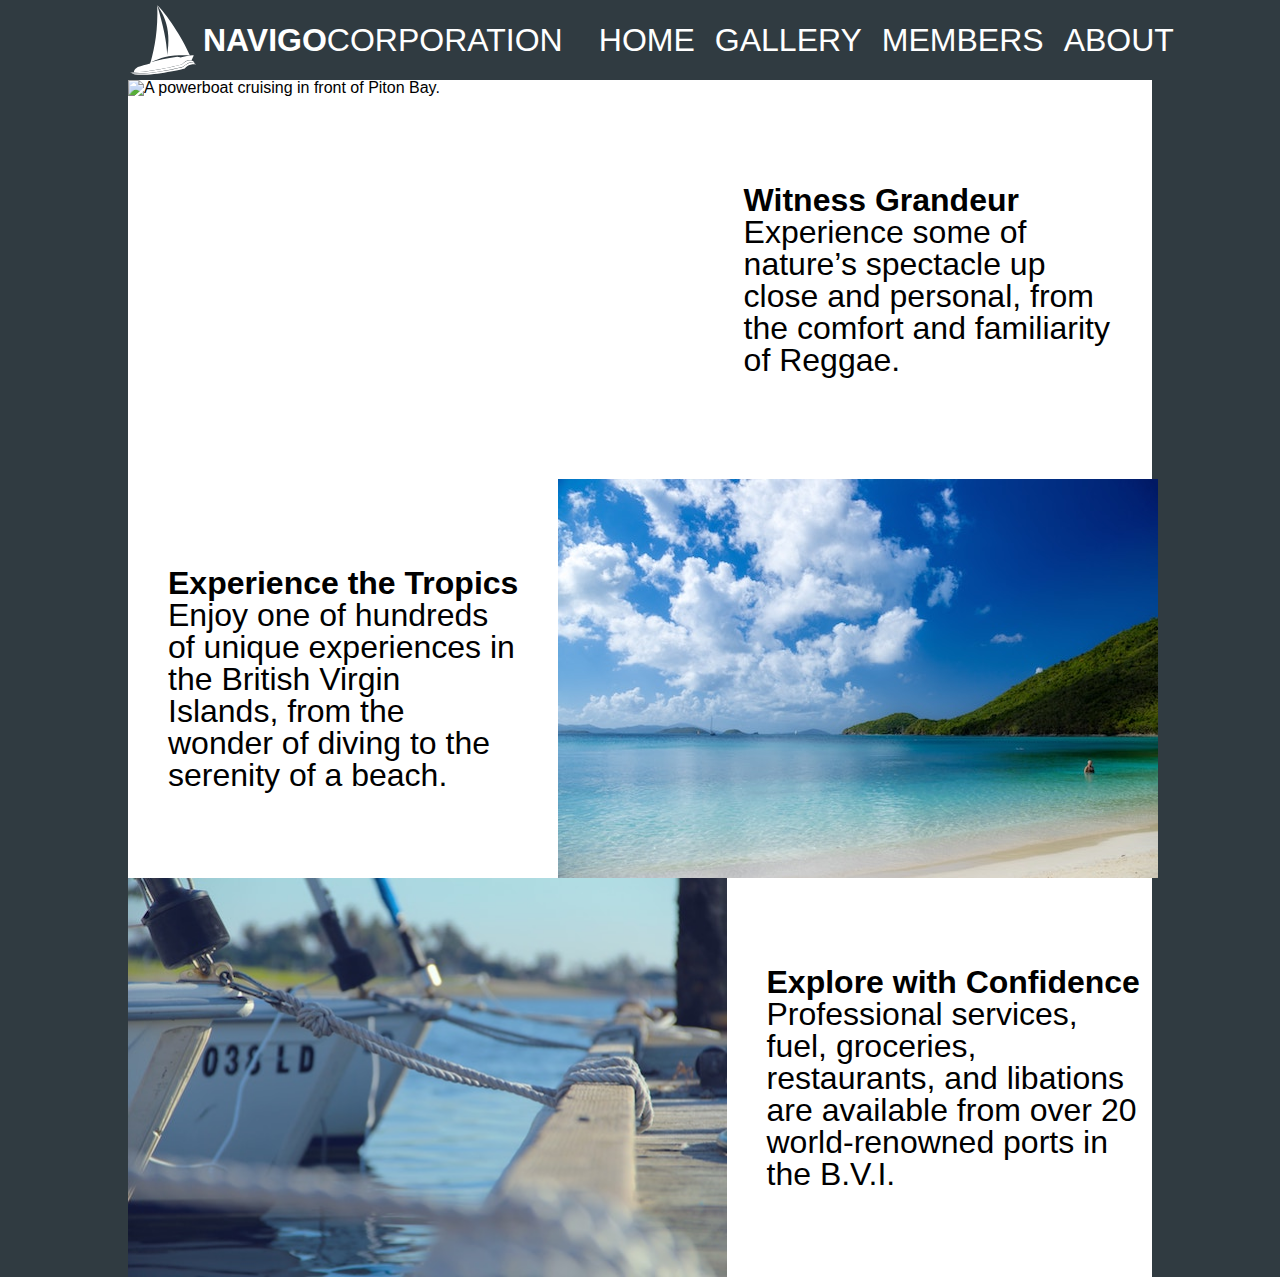
==== index.html @ 8aa29d69 "Edited heroes.scss partial, changed favicon slightly" ====
<!DOCTYPE html>
<html lang="en" dir="ltr">
  <head>
    <meta charset="utf-8">
    <title>Navigo Corporation - It's your time to sail!</title>
    <link rel="shortcut icon" type="image/x-icon" href="favicon.png">
    <link href="https://fonts.googleapis.com/css?family=Barlow+Condensed:300,400,700" rel="stylesheet">
    <!-- EXTERNAL STYLESHEETS -->
    <link rel="stylesheet" type="text/css" href="stylesheets/css/core-min.css">
  </head>
  <body>
    <div id="siteContainer">

      <!-- Navigation Bar -->

      <div id="navBar">
        <div id="navBarLogo">
          <div id="logo"></div>
          <h1><span class="barlowBold">NAVIGO</span><span class="barlowLight">CORPORATION</span></h1>
        </div>
        <div id="navBarOptions">
          <div class="navBarOption"><a href="index.html"><span>HOME</span></a></div>
          <div class="navBarOption"><a href="gallery/index.html"><span>GALLERY</span></a></div>
          <div class="navBarOption"><a href="#"><span>MEMBERS</span></a>
            <div class="navBarMenu" id="membersMenu">
              <ul>
                <li><a href="#"><span class="barlowLight">Calendar</span></a></li>
                <li><a href="#"><span class="barlowLight">Forum</span></a></li>
              </ul>
            </div>
          </div>
          <div class="navBarOption"><a href="#"><span>ABOUT</span></a>
            <div class="navBarMenu" id="aboutMenu">
              <ul>
                <li><a href="#"><span class="barlowLight">Deck&nbsp;Plan</span></a></li>
                <li><a href="#"><span class="barlowLight">Locations</span></a></li>
                <li><a href="#"><span class="barlowLight">Pricing</span></a></li>
                <li><a href="#"><span class="barlowLight">Contact&nbsp;Us</span></a></li>
              </ul>
            </div>
          </div>
        </div>
      </div>

      <!-- Heroes -->

      <div class="heroContainer">
        <!-- <div class="heroImage" id="scenery"></div> -->
        <img src="stylesheets/css/imgs/scenery.jpg" alt="A powerboat cruising in front of Piton Bay.">
        <div class="heroTextContainer">
          <h1>Witness&nbsp;Grandeur</h1>
          <span>Experience some of nature’s spectacle up close and personal, from the comfort and familiarity of Reggae.</span>
        </div>
      </div>
      <div class="heroContainer">
        <div class="heroTextContainer">
          <h1>Experience&nbsp;the&nbsp;Tropics</h1>
          <span>Enjoy one of hundreds of unique experiences in the British Virgin Islands, from the wonder of diving to the serenity of a beach.</span>
        </div>
        <img src="stylesheets/css/imgs/beach.jpg" alt="A tropical beach with clouds and the sea to the left and land to the right.">
        <!-- <div class="heroImage" id="beach"></div> -->
      </div>
      <div class="heroContainer">
        <!-- <div class="heroImage" id="moorings"></div> -->
        <img src="stylesheets/css/imgs/moorings.jpg" alt="Boats moored to a dock.">
        <div class="heroTextContainer">
          <h1>Explore&nbsp;with&nbsp;Confidence</h1>
          <span>Professional services, fuel, groceries, restaurants, and libations are available from over 20 world-renowned ports in the B.V.I.</span>
        </div>
      </div>
    </div>
  </body>
</html>
---- stylesheets/css/core-min.css ----
html,body,div,span,applet,object,iframe,h1,h2,h3,h4,h5,h6,p,blockquote,pre,a,abbr,acronym,address,big,cite,code,del,dfn,em,img,ins,kbd,q,s,samp,small,strike,strong,sub,sup,tt,var,b,u,i,center,dl,dt,dd,ol,ul,li,fieldset,form,label,legend,table,caption,tbody,tfoot,thead,tr,th,td,article,aside,canvas,details,embed,figure,figcaption,footer,header,hgroup,menu,nav,output,ruby,section,summary,time,mark,audio,video{margin:0;padding:0;border:0;font-size:100%;font:inherit;vertical-align:baseline}article,aside,details,figcaption,figure,footer,header,hgroup,menu,nav,section{display:block}body{line-height:1}ol,ul{list-style:none}blockquote,q{quotes:none}blockquote:before,blockquote:after,q:before,q:after{content:'';content:none}table{border-collapse:collapse;border-spacing:0}.barlowLight{font-weight:300}.barlowBold{font-weight:700}.navBarOption{height:100%;color:white;padding-left:10px;padding-right:10px;display:flex;justify-content:space-between;align-items:center;transition:.5s}.navBarOption span{color:white;transition:.5s}.navBarOption span:hover{color:#0BBCCB;transition:.5s}.navBarOption:hover .navBarMenu{display:block;transition:.5s}.navBarOption .navBarMenu{background-color:rgba(48,59,65,0.8);padding:0px 0px 10px 0px;box-sizing:border-box;display:none;transition:.5s}.navBarOption .navBarMenu ul li{padding:10px 20px}#navBar{height:80px;width:100%;background-color:#303B41;font-size:2em;color:#ffffff;display:flex;justify-content:space-between;align-items:center}#navBar #navBarLogo{display:flex;align-items:center}#navBar #logo{height:70px;width:70px;margin-right:5px;background-image:url("imgs/logoWhite.svg");background-size:contain;background-position:center;background-repeat:no-repeat}#navBar #navBarOptions{height:100%;width:55%;display:flex;flex-direction:row;justify-content:space-between;align-items:center}#membersMenu{position:absolute;top:80px;left:66vw}#aboutMenu{position:absolute;top:80px;left:78vw}.heroContainer{height:399px;width:100%;display:flex;flex-direction:row;justify-content:flex-start;align-items:center}.heroContainer img{height:100%;width:600px}.heroContainer .heroTextContainer{width:384px;padding:0px 40px;text-align:left;display:flex;flex-direction:column}.heroContainer .heroTextContainer h1{font-size:2em;font-family:Barlow, sans-serif;font-weight:700}.heroContainer .heroTextContainer span{font-size:2em;font-family:Barlow, sans-serif;font-weight:300}a{text-decoration:none}body{font-family:Barlow, sans-serif;background-color:#303B41;display:flex;justify-content:center}#siteContainer{width:1024px;background-color:#ffffff;box-sizing:border-box;display:flex;flex-direction:column;align-items:center;justify-content:flex-start}
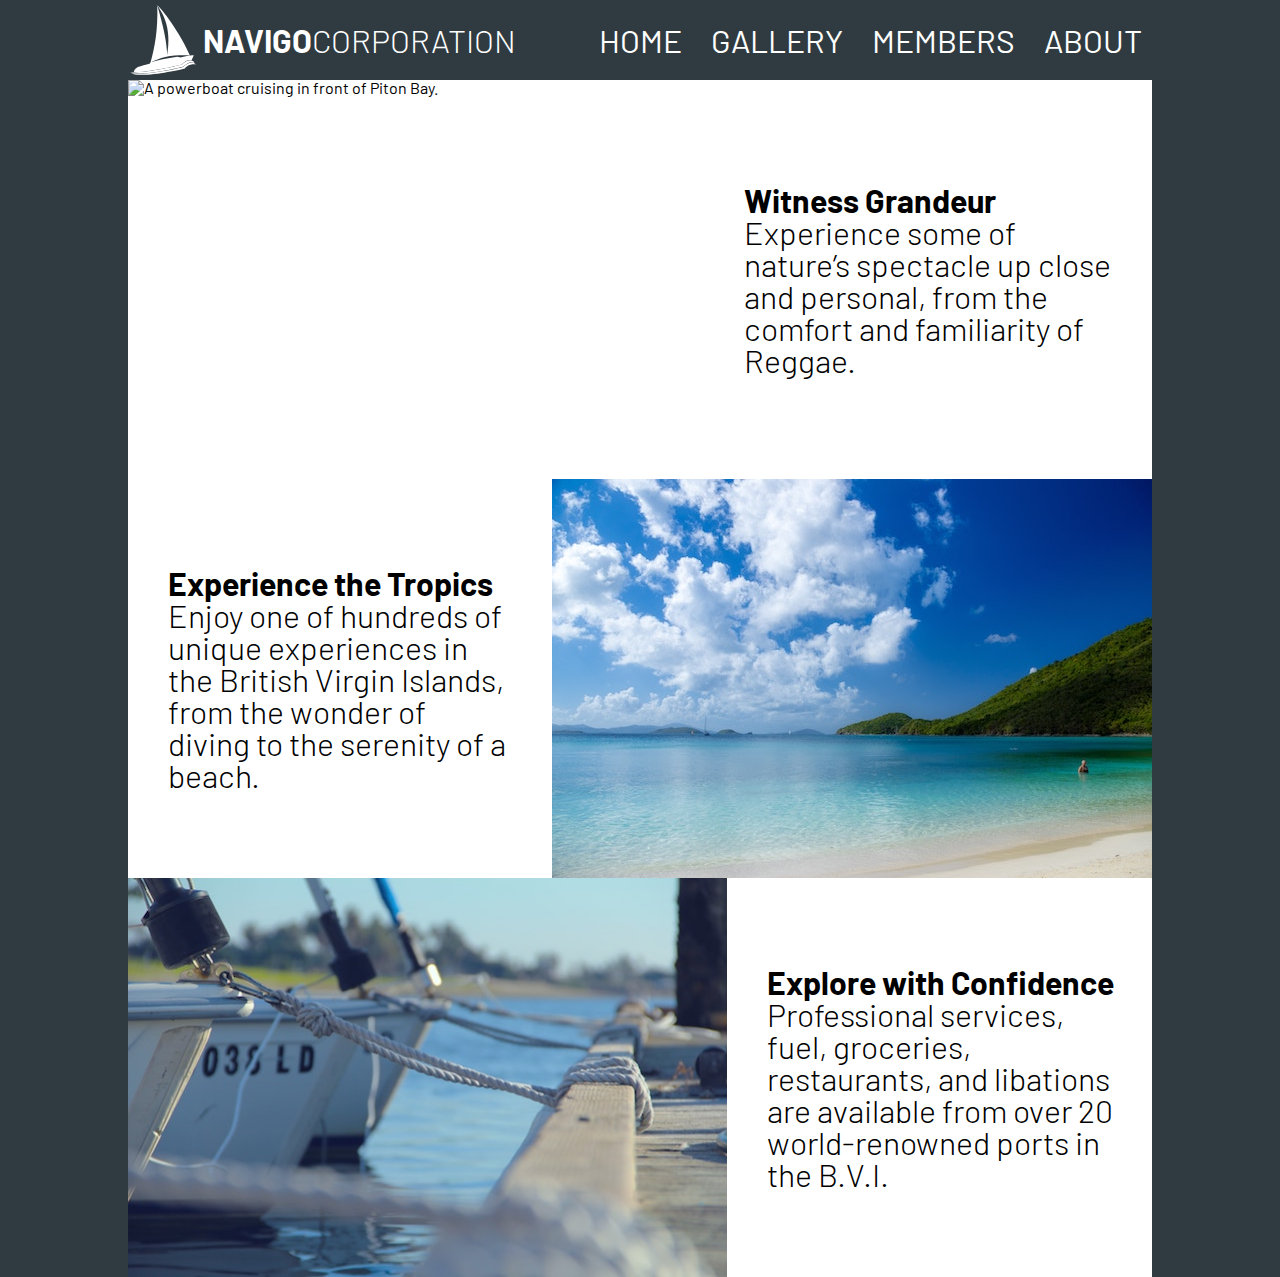
==== commit 49b6ab35: "Fixed the font embed in the head tag" ====
--- a/index.html
+++ b/index.html
@@ -4,7 +4,7 @@
     <meta charset="utf-8">
     <title>Navigo Corporation - It's your time to sail!</title>
     <link rel="shortcut icon" type="image/x-icon" href="favicon.png">
-    <link href="https://fonts.googleapis.com/css?family=Barlow+Condensed:300,400,700" rel="stylesheet">
+    <link href="https://fonts.googleapis.com/css?family=Barlow:300,400,700" rel="stylesheet">
     <!-- EXTERNAL STYLESHEETS -->
     <link rel="stylesheet" type="text/css" href="stylesheets/css/core-min.css">
   </head>
@@ -20,7 +20,7 @@
         </div>
         <div id="navBarOptions">
           <div class="navBarOption"><a href="index.html"><span>HOME</span></a></div>
-          <div class="navBarOption"><a href="gallery/index.html"><span>GALLERY</span></a></div>
+          <div class="navBarOption"><a href="#"><span>GALLERY</span></a></div>
           <div class="navBarOption"><a href="#"><span>MEMBERS</span></a>
             <div class="navBarMenu" id="membersMenu">
               <ul>
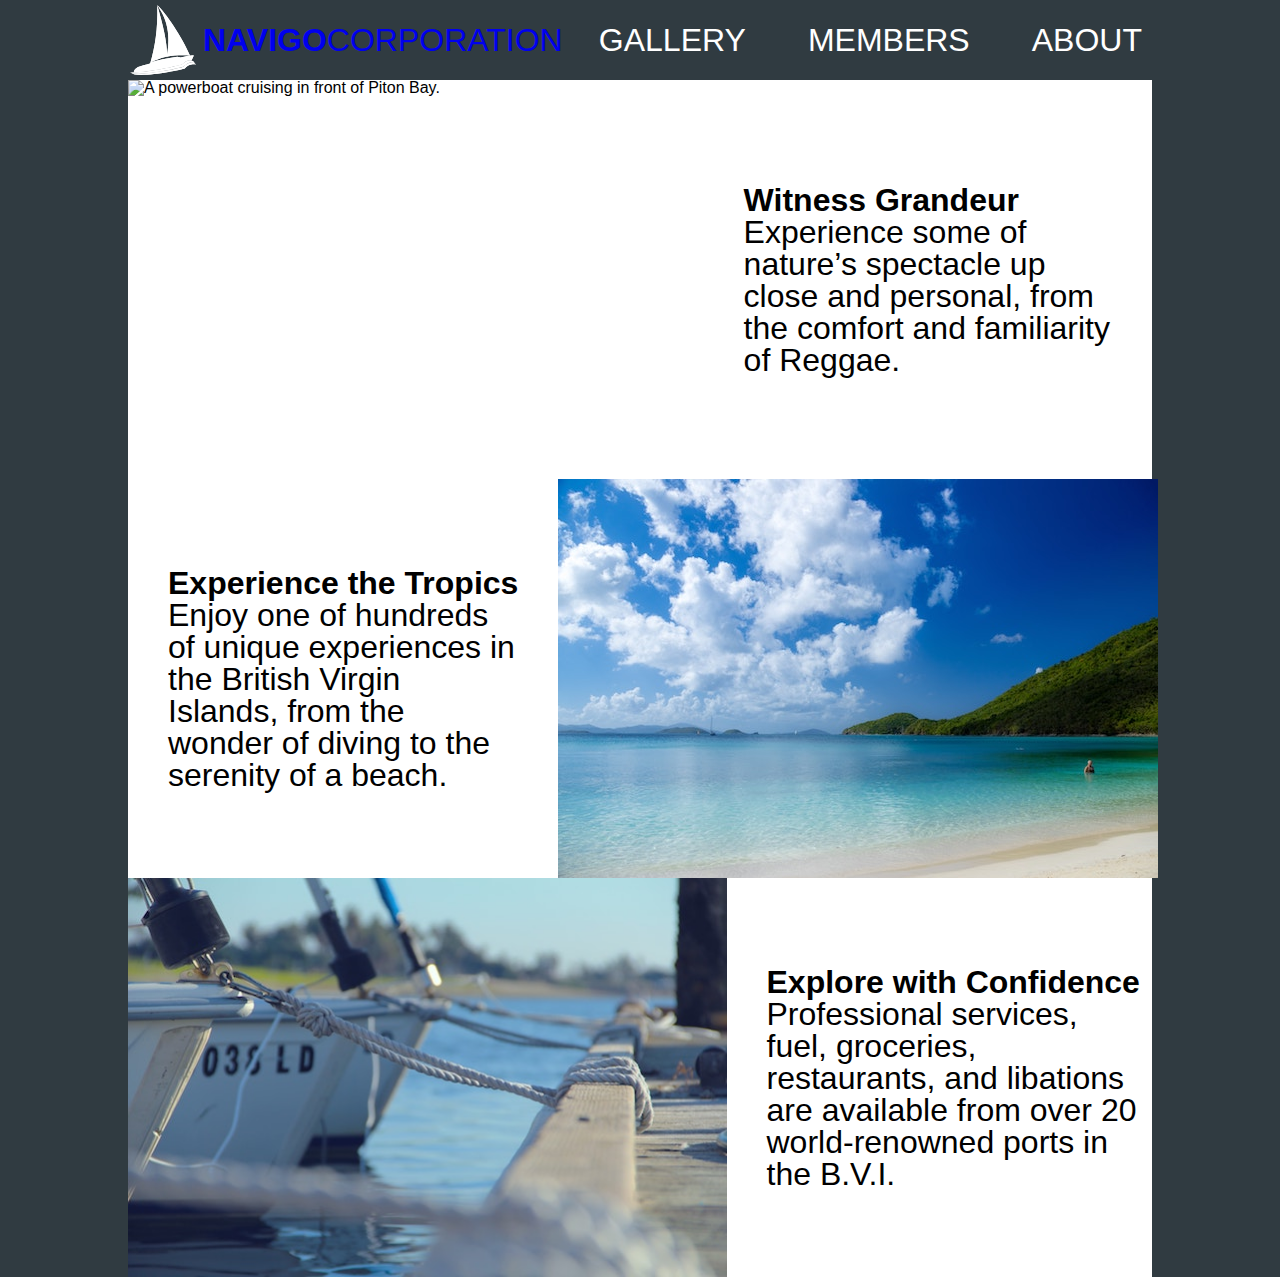
==== commit e1a04239: "Drop-down menus maintain position when resizing viewport, removed Home link, made logo link to homep" ====
--- a/index.html
+++ b/index.html
@@ -3,8 +3,8 @@
   <head>
     <meta charset="utf-8">
     <title>Navigo Corporation - It's your time to sail!</title>
-    <link rel="shortcut icon" type="image/x-icon" href="favicon.png">
-    <link href="https://fonts.googleapis.com/css?family=Barlow:300,400,700" rel="stylesheet">
+    <link rel="shortcut icon" type="image/x-icon" href="favicon.ico">
+    <link href="https://fonts.googleapis.com/css?family=Barlow+Condensed:300,400,700" rel="stylesheet">
     <!-- EXTERNAL STYLESHEETS -->
     <link rel="stylesheet" type="text/css" href="stylesheets/css/core-min.css">
   </head>
@@ -14,12 +14,35 @@
       <!-- Navigation Bar -->
 
       <div id="navBar">
+        <a href="index.html">
         <div id="navBarLogo">
-          <div id="logo"></div>
+          <div id="logo">
+            <svg height=70px width=70px viewBox="0 0 723 764" version="1.1" xmlns="http://www.w3.org/2000/svg" xmlns:xlink="http://www.w3.org/1999/xlink">
+              <!-- Generator: Sketch 49.1 (51147) - http://www.bohemiancoding.com/sketch -->
+              <title>logo copy</title>
+              <desc>Created with Sketch.</desc>
+              <defs></defs>
+              <g id="Page-1" stroke="none" stroke-width="1" fill="none" fill-rule="evenodd">
+                  <g id="Logo" transform="translate(-181.000000, -84.000000)" fill="#FFFFFF">
+                      <g id="logo-copy" transform="translate(482.216209, 461.938164) rotate(-11.000000) translate(-482.216209, -461.938164) translate(119.216209, 90.438164)">
+                          <g id="boat-copy" transform="translate(40.000000, -0.000000)">
+                              <path d="M680,617.332269 C668.961393,631.578421 667.001347,635.961738 646.101251,664.730965 C615.241318,650.878128 573.583097,661.524485 535.671533,686.856042 C465.319217,695.832177 157.360573,700.96798 0.827966165,673.410724 C6.56318034,660.15358 4.19676515,647.941176 54.5255436,625.421042 C92.5292294,620.577489 142.636881,617.332269 192.679339,612.820603 C195.31862,607.555722 196.263455,604.681166 200.983112,600.806765 C286.279615,591.004051 382.995425,591.791453 500.815025,595.800964 C516.609927,600.806765 521.985277,605.59987 531.771141,610.623797 C582.530017,610.623797 651.529437,607.322767 680,617.332269 Z" id="hull"></path>
+                              <path d="M393.31181,573.151958 C420.853518,395.454418 412.863295,240.190272 392.595071,0.306036015 C351.45693,257.579396 278.585742,450.562499 200.08363,602.097416 C288.165648,583.377484 327.012989,572.719781 393.31181,573.151958 Z" id="mainsail"></path>
+                              <path d="M388,573.475094 C456.443122,573.475094 575.495316,591.503188 638.679656,611.018207 C597.080958,404.970217 464.596651,94.4744424 392.360541,-2.84217094e-14 C413.684812,59.3986777 519.922997,246.298394 388,573.475094 Z" id="jib"></path>
+                          </g>
+                          <g id="boatWash-Copy" transform="translate(-0.000000, 660.000000)">
+                              <path d="M725.166275,58.802093 C683.997506,12.4207125 651.647864,21.3873381 578.683971,58.802093 C496.82035,69.0066643 89.6245152,66.8571289 10.1761254,11.948218 C58.0187069,90.2892652 554.25957,86.7093382 595.875376,78.373397 C656.949396,34.4137606 698.430641,51.5294045 725.166275,58.802093 Z" id="lowerWash"></path>
+                              <path d="M712.652391,42.3140495 C701.039996,-8.85691741 637.683411,-9.88625389 577.051178,28.8536287 C488.941208,42.3140495 53.5315573,40.9387592 0.134154362,0.865417349 C51.9346931,69.386063 535.435372,63.8451825 577.051178,55.5092414 C665.668835,11.7436027 676.727661,16.6714821 712.652391,42.3140495 Z" id="upperWash"></path>
+                          </g>
+                      </g>
+                  </g>
+              </g>
+            </svg>
+          </div>
           <h1><span class="barlowBold">NAVIGO</span><span class="barlowLight">CORPORATION</span></h1>
         </div>
+        </a>
         <div id="navBarOptions">
-          <div class="navBarOption"><a href="index.html"><span>HOME</span></a></div>
           <div class="navBarOption"><a href="#"><span>GALLERY</span></a></div>
           <div class="navBarOption"><a href="#"><span>MEMBERS</span></a>
             <div class="navBarMenu" id="membersMenu">
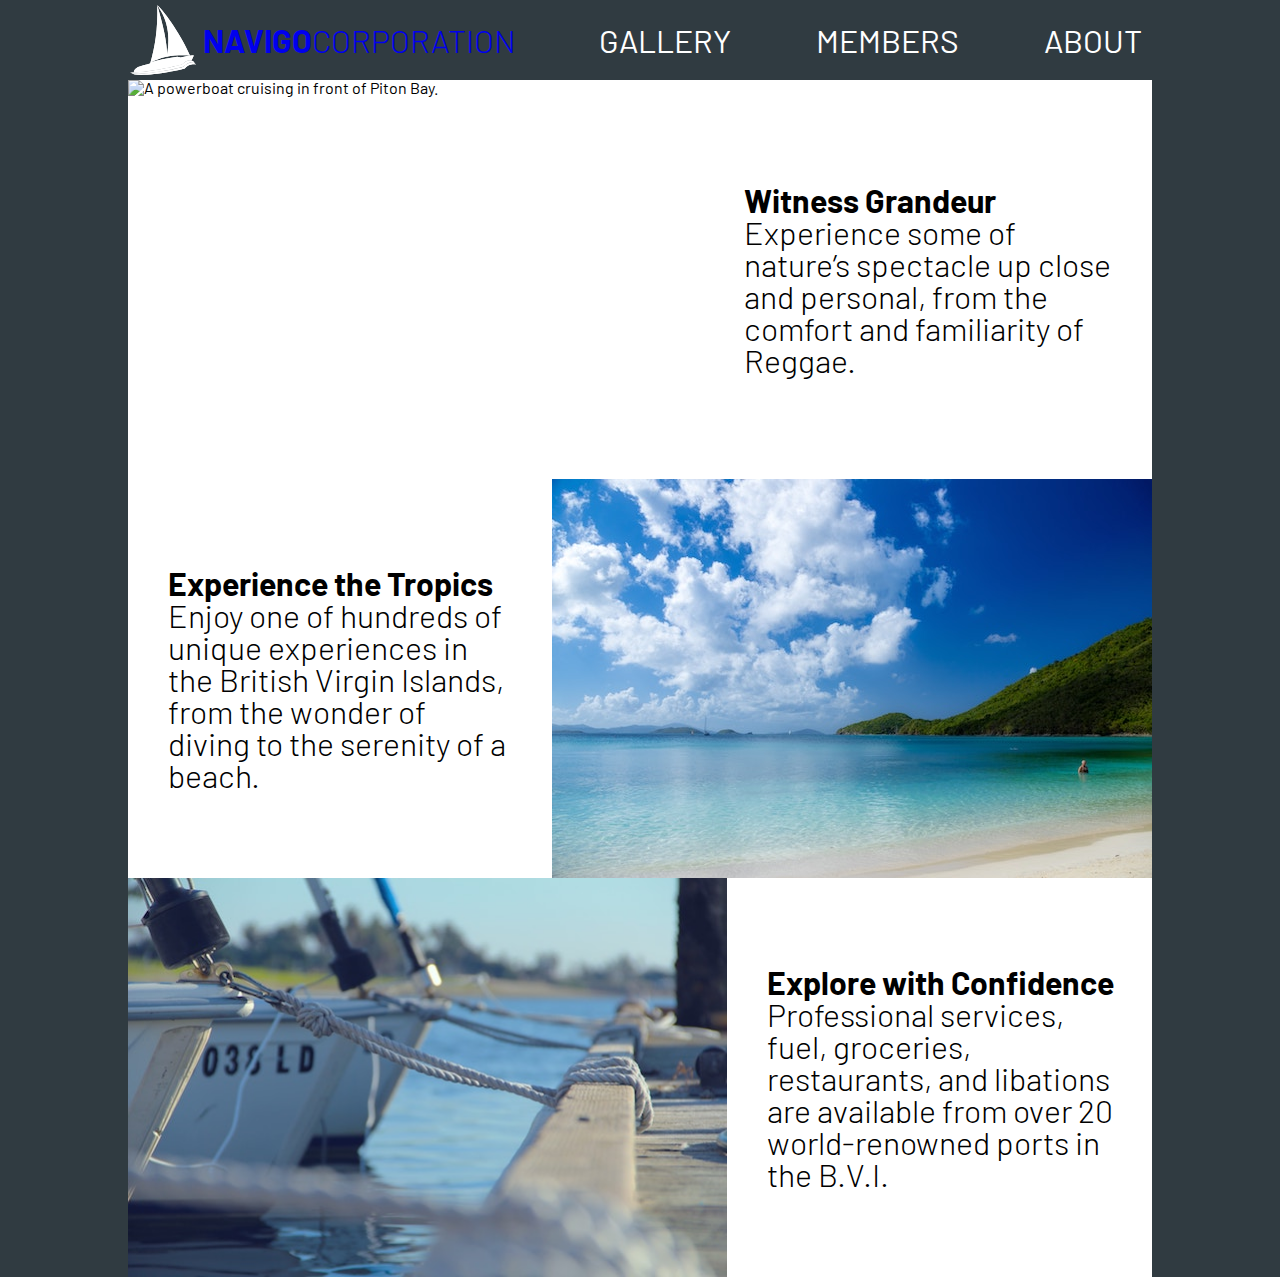
==== commit cb7d71da: "Merge branch 'develop'" ====
--- a/index.html
+++ b/index.html
@@ -3,8 +3,8 @@
   <head>
     <meta charset="utf-8">
     <title>Navigo Corporation - It's your time to sail!</title>
-    <link rel="shortcut icon" type="image/x-icon" href="favicon.ico">
-    <link href="https://fonts.googleapis.com/css?family=Barlow+Condensed:300,400,700" rel="stylesheet">
+    <link rel="shortcut icon" type="image/x-icon" href="favicon.png">
+    <link href="https://fonts.googleapis.com/css?family=Barlow:300,400,700" rel="stylesheet">
     <!-- EXTERNAL STYLESHEETS -->
     <link rel="stylesheet" type="text/css" href="stylesheets/css/core-min.css">
   </head>
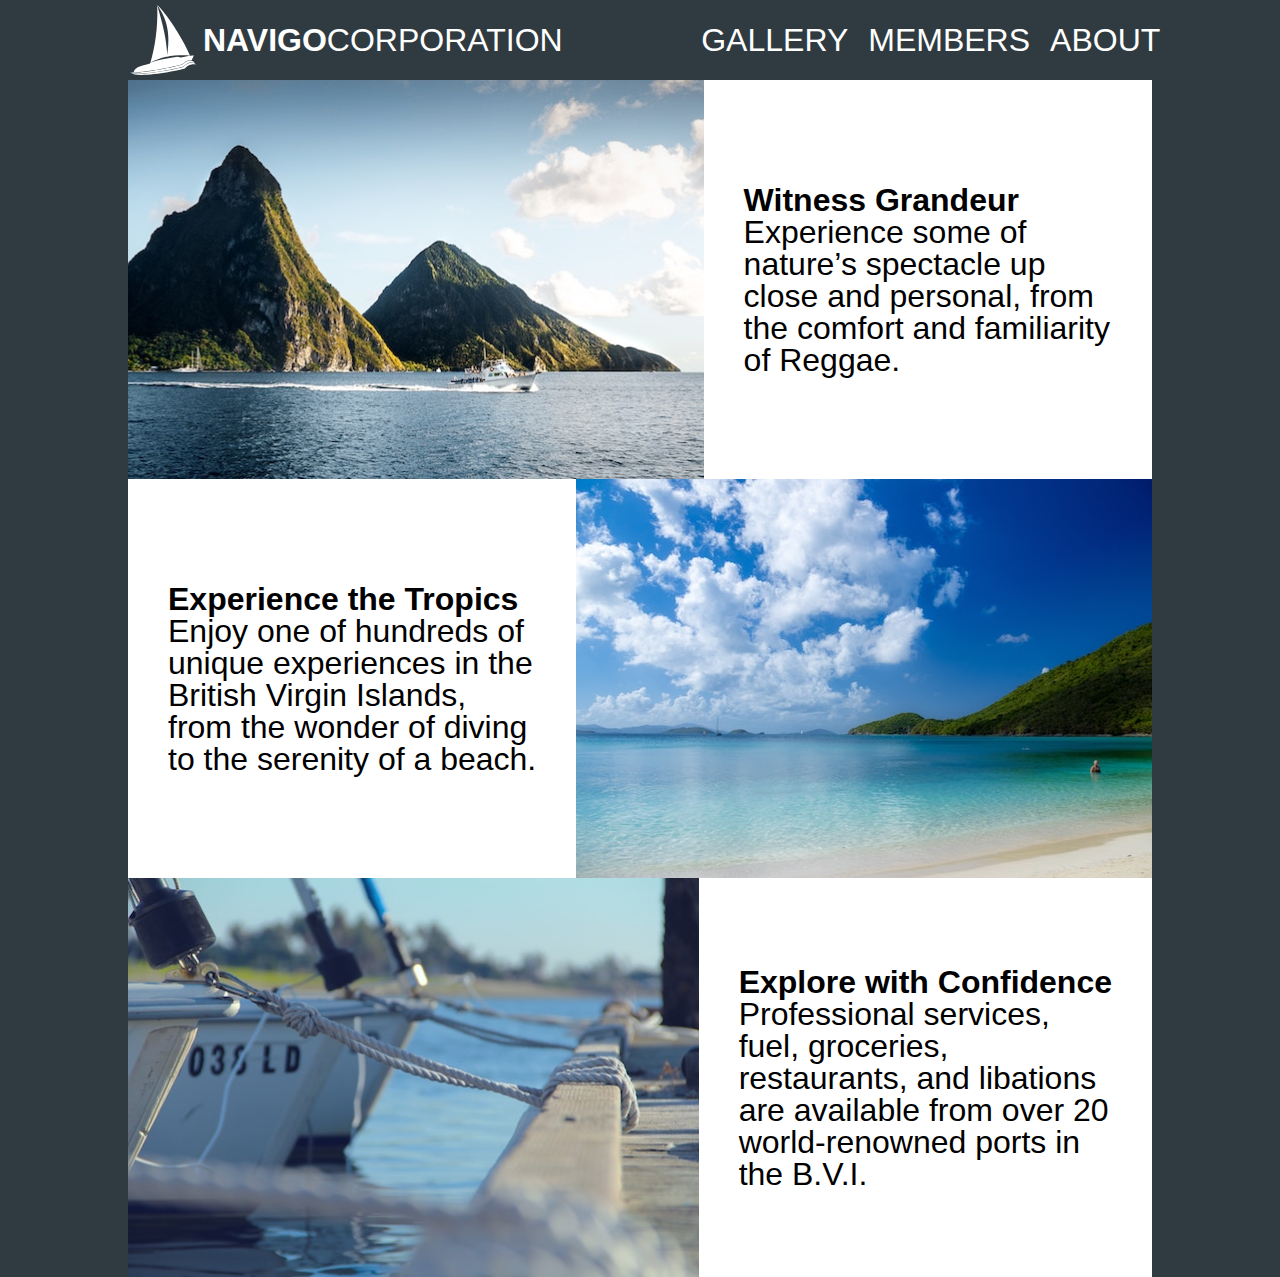
==== commit c497cbce: "Fixed images, made them divs, replaced spans with <p> tags" ====
--- a/index.html
+++ b/index.html
@@ -3,8 +3,8 @@
   <head>
     <meta charset="utf-8">
     <title>Navigo Corporation - It's your time to sail!</title>
-    <link rel="shortcut icon" type="image/x-icon" href="favicon.png">
-    <link href="https://fonts.googleapis.com/css?family=Barlow:300,400,700" rel="stylesheet">
+    <link rel="shortcut icon" type="image/x-icon" href="favicon.ico">
+    <link href="https://fonts.googleapis.com/css?family=Barlow+Condensed:300,400,700" rel="stylesheet">
     <!-- EXTERNAL STYLESHEETS -->
     <link rel="stylesheet" type="text/css" href="stylesheets/css/core-min.css">
   </head>
@@ -68,27 +68,27 @@
       <!-- Heroes -->
 
       <div class="heroContainer">
-        <!-- <div class="heroImage" id="scenery"></div> -->
-        <img src="stylesheets/css/imgs/scenery.jpg" alt="A powerboat cruising in front of Piton Bay.">
+        <div class="heroImage" id="scenery"></div>
+        <!-- <img src="stylesheets/css/imgs/scenery.jpg" alt="A powerboat cruising in front of Piton Bay."> -->
         <div class="heroTextContainer">
           <h1>Witness&nbsp;Grandeur</h1>
-          <span>Experience some of nature’s spectacle up close and personal, from the comfort and familiarity of Reggae.</span>
+          <p>Experience some of nature’s spectacle up close and personal, from the comfort and familiarity of Reggae.</p>
         </div>
       </div>
       <div class="heroContainer">
         <div class="heroTextContainer">
           <h1>Experience&nbsp;the&nbsp;Tropics</h1>
-          <span>Enjoy one of hundreds of unique experiences in the British Virgin Islands, from the wonder of diving to the serenity of a beach.</span>
+          <p>Enjoy one of hundreds of unique experiences in the British Virgin Islands, from the wonder of diving to the serenity of a beach.</p>
         </div>
-        <img src="stylesheets/css/imgs/beach.jpg" alt="A tropical beach with clouds and the sea to the left and land to the right.">
-        <!-- <div class="heroImage" id="beach"></div> -->
+        <!-- <img src="stylesheets/css/imgs/beach.jpg" alt="A tropical beach with clouds and the sea to the left and land to the right."> -->
+        <div class="heroImage" id="beach"></div>
       </div>
       <div class="heroContainer">
-        <!-- <div class="heroImage" id="moorings"></div> -->
-        <img src="stylesheets/css/imgs/moorings.jpg" alt="Boats moored to a dock.">
+        <div class="heroImage" id="moorings"></div>
+        <!-- <img src="stylesheets/css/imgs/moorings.jpg" alt="Boats moored to a dock."> -->
         <div class="heroTextContainer">
           <h1>Explore&nbsp;with&nbsp;Confidence</h1>
-          <span>Professional services, fuel, groceries, restaurants, and libations are available from over 20 world-renowned ports in the B.V.I.</span>
+          <p>Professional services, fuel, groceries, restaurants, and libations are available from over 20 world-renowned ports in the B.V.I.</p>
         </div>
       </div>
     </div>
--- a/stylesheets/css/core-min.css
+++ b/stylesheets/css/core-min.css
@@ -1 +1 @@
-html,body,div,span,applet,object,iframe,h1,h2,h3,h4,h5,h6,p,blockquote,pre,a,abbr,acronym,address,big,cite,code,del,dfn,em,img,ins,kbd,q,s,samp,small,strike,strong,sub,sup,tt,var,b,u,i,center,dl,dt,dd,ol,ul,li,fieldset,form,label,legend,table,caption,tbody,tfoot,thead,tr,th,td,article,aside,canvas,details,embed,figure,figcaption,footer,header,hgroup,menu,nav,output,ruby,section,summary,time,mark,audio,video{margin:0;padding:0;border:0;font-size:100%;font:inherit;vertical-align:baseline}article,aside,details,figcaption,figure,footer,header,hgroup,menu,nav,section{display:block}body{line-height:1}ol,ul{list-style:none}blockquote,q{quotes:none}blockquote:before,blockquote:after,q:before,q:after{content:'';content:none}table{border-collapse:collapse;border-spacing:0}.barlowLight{font-weight:300}.barlowBold{font-weight:700}.navBarOption{height:100%;color:white;padding-left:10px;padding-right:10px;display:flex;justify-content:space-between;align-items:center;transition:.5s}.navBarOption span{color:white;transition:.5s}.navBarOption span:hover{color:#0BBCCB;transition:.5s}.navBarOption:hover .navBarMenu{display:block;transition:.5s}.navBarOption .navBarMenu{background-color:rgba(48,59,65,0.8);padding:0px 0px 10px 0px;box-sizing:border-box;display:none;transition:.5s}.navBarOption .navBarMenu ul li{padding:10px 20px}#navBar{height:80px;width:100%;background-color:#303B41;font-size:2em;color:#ffffff;display:flex;justify-content:space-between;align-items:center}#navBar #navBarLogo{display:flex;align-items:center}#navBar #logo{height:70px;width:70px;margin-right:5px;background-image:url("imgs/logoWhite.svg");background-size:contain;background-position:center;background-repeat:no-repeat}#navBar #navBarOptions{height:100%;width:55%;display:flex;flex-direction:row;justify-content:space-between;align-items:center}#membersMenu{position:absolute;top:80px;left:66vw}#aboutMenu{position:absolute;top:80px;left:78vw}.heroContainer{height:399px;width:100%;display:flex;flex-direction:row;justify-content:flex-start;align-items:center}.heroContainer img{height:100%;width:600px}.heroContainer .heroTextContainer{width:384px;padding:0px 40px;text-align:left;display:flex;flex-direction:column}.heroContainer .heroTextContainer h1{font-size:2em;font-family:Barlow, sans-serif;font-weight:700}.heroContainer .heroTextContainer span{font-size:2em;font-family:Barlow, sans-serif;font-weight:300}a{text-decoration:none}body{font-family:Barlow, sans-serif;background-color:#303B41;display:flex;justify-content:center}#siteContainer{width:1024px;background-color:#ffffff;box-sizing:border-box;display:flex;flex-direction:column;align-items:center;justify-content:flex-start}
+html,body,div,span,applet,object,iframe,h1,h2,h3,h4,h5,h6,p,blockquote,pre,a,abbr,acronym,address,big,cite,code,del,dfn,em,img,ins,kbd,q,s,samp,small,strike,strong,sub,sup,tt,var,b,u,i,center,dl,dt,dd,ol,ul,li,fieldset,form,label,legend,table,caption,tbody,tfoot,thead,tr,th,td,article,aside,canvas,details,embed,figure,figcaption,footer,header,hgroup,menu,nav,output,ruby,section,summary,time,mark,audio,video{margin:0;padding:0;border:0;font-size:100%;font:inherit;vertical-align:baseline}article,aside,details,figcaption,figure,footer,header,hgroup,menu,nav,section{display:block}body{line-height:1}ol,ul{list-style:none}blockquote,q{quotes:none}blockquote:before,blockquote:after,q:before,q:after{content:'';content:none}table{border-collapse:collapse;border-spacing:0}a{text-decoration:none}body{font-family:Barlow, sans-serif;background-color:#303B41;display:flex;justify-content:center}.barlowLight{font-weight:300}.barlowBold{font-weight:700}.navBarOption{height:100%;position:relative;color:white;padding-left:10px;padding-right:10px;display:flex;justify-content:space-between;align-items:center;transition:.5s}.navBarOption span{color:white;transition:.5s}.navBarOption span:hover{color:#0BBCCB;transition:.5s}.navBarOption:hover .navBarMenu{display:block;transition:.5s}.navBarOption .navBarMenu{background-color:rgba(48,59,65,0.8);padding:0px 0px 10px 0px;box-sizing:border-box;display:none;transition:.5s}.navBarOption .navBarMenu ul li{padding:10px 20px}#navBar{height:80px;width:100%;background-color:#303B41;font-size:2em;color:white;display:flex;justify-content:space-between;align-items:center}#navBar a{color:white}#navBar #navBarLogo{display:flex;align-items:center;color:white;transition:.5s}#navBar #navBarLogo:hover{color:#0BBCCB;transition:.5s}#navBar #navBarLogo:hover svg g g{fill:#0BBCCB;transition:.5s}#navBar #logo{height:70px;width:70px;margin-right:5px}#navBar #logo svg g g{fill:white;transition:.5s}#navBar #navBarOptions{height:100%;width:45%;display:flex;flex-direction:row;justify-content:space-between;align-items:center}#membersMenu{position:absolute;top:80px}#aboutMenu{position:absolute;top:80px}.heroContainer{height:399px;width:100%;display:flex;flex-direction:row;justify-content:flex-start;align-items:center}.heroContainer .heroImage{height:100%;width:600px}.heroContainer .heroTextContainer{width:384px;padding:0px 40px;text-align:left;display:flex;flex-direction:column}.heroContainer .heroTextContainer h1{font-size:2em;font-family:Barlow, sans-serif;font-weight:700}.heroContainer .heroTextContainer p{font-size:2em;font-family:Barlow, sans-serif;font-weight:300}#scenery{background:url("imgs/scenery600px.jpg");background-position:center;background-size:cover}#beach{background:url("imgs/beach600px.jpg");background-position:center;background-size:cover}#moorings{background:url("imgs/moorings600px.jpg");background-position:center;background-size:cover}#siteContainer{width:1024px;background-color:#ffffff;box-sizing:border-box;display:flex;flex-direction:column;align-items:center;justify-content:flex-start}
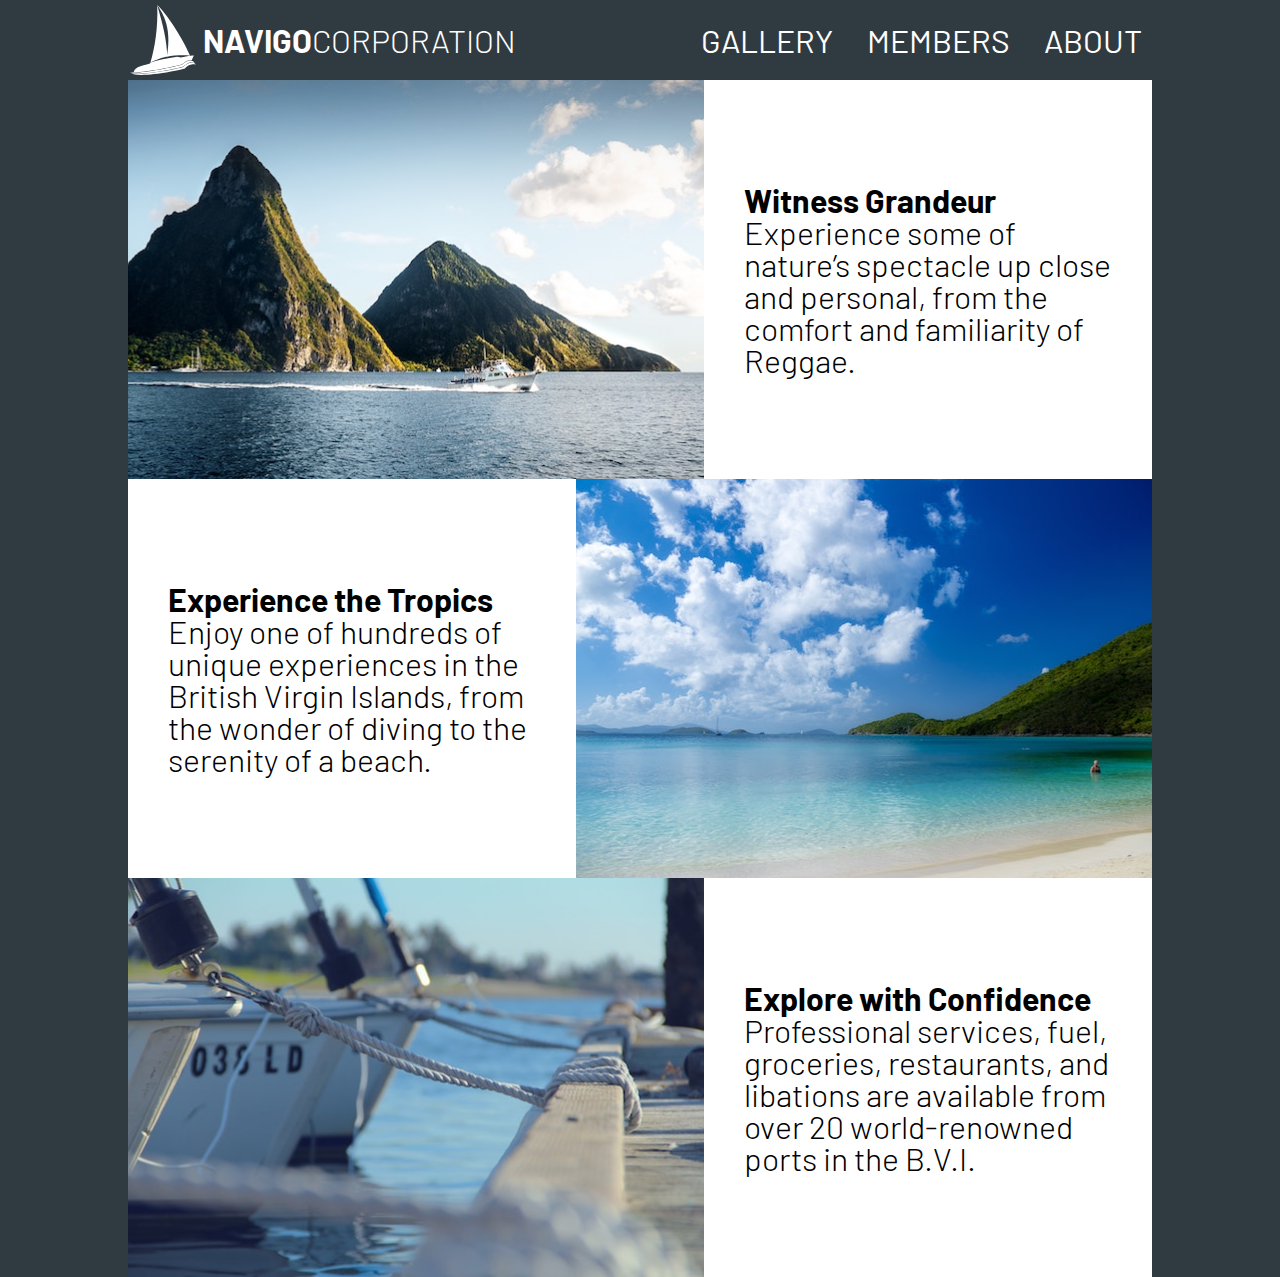
==== commit 0260f1d0: "Merge branch 'develop'" ====
--- a/index.html
+++ b/index.html
@@ -3,8 +3,8 @@
   <head>
     <meta charset="utf-8">
     <title>Navigo Corporation - It's your time to sail!</title>
-    <link rel="shortcut icon" type="image/x-icon" href="favicon.ico">
-    <link href="https://fonts.googleapis.com/css?family=Barlow+Condensed:300,400,700" rel="stylesheet">
+    <link rel="shortcut icon" type="image/x-icon" href="favicon.png">
+    <link href="https://fonts.googleapis.com/css?family=Barlow:300,400,700" rel="stylesheet">
     <!-- EXTERNAL STYLESHEETS -->
     <link rel="stylesheet" type="text/css" href="stylesheets/css/core-min.css">
   </head>
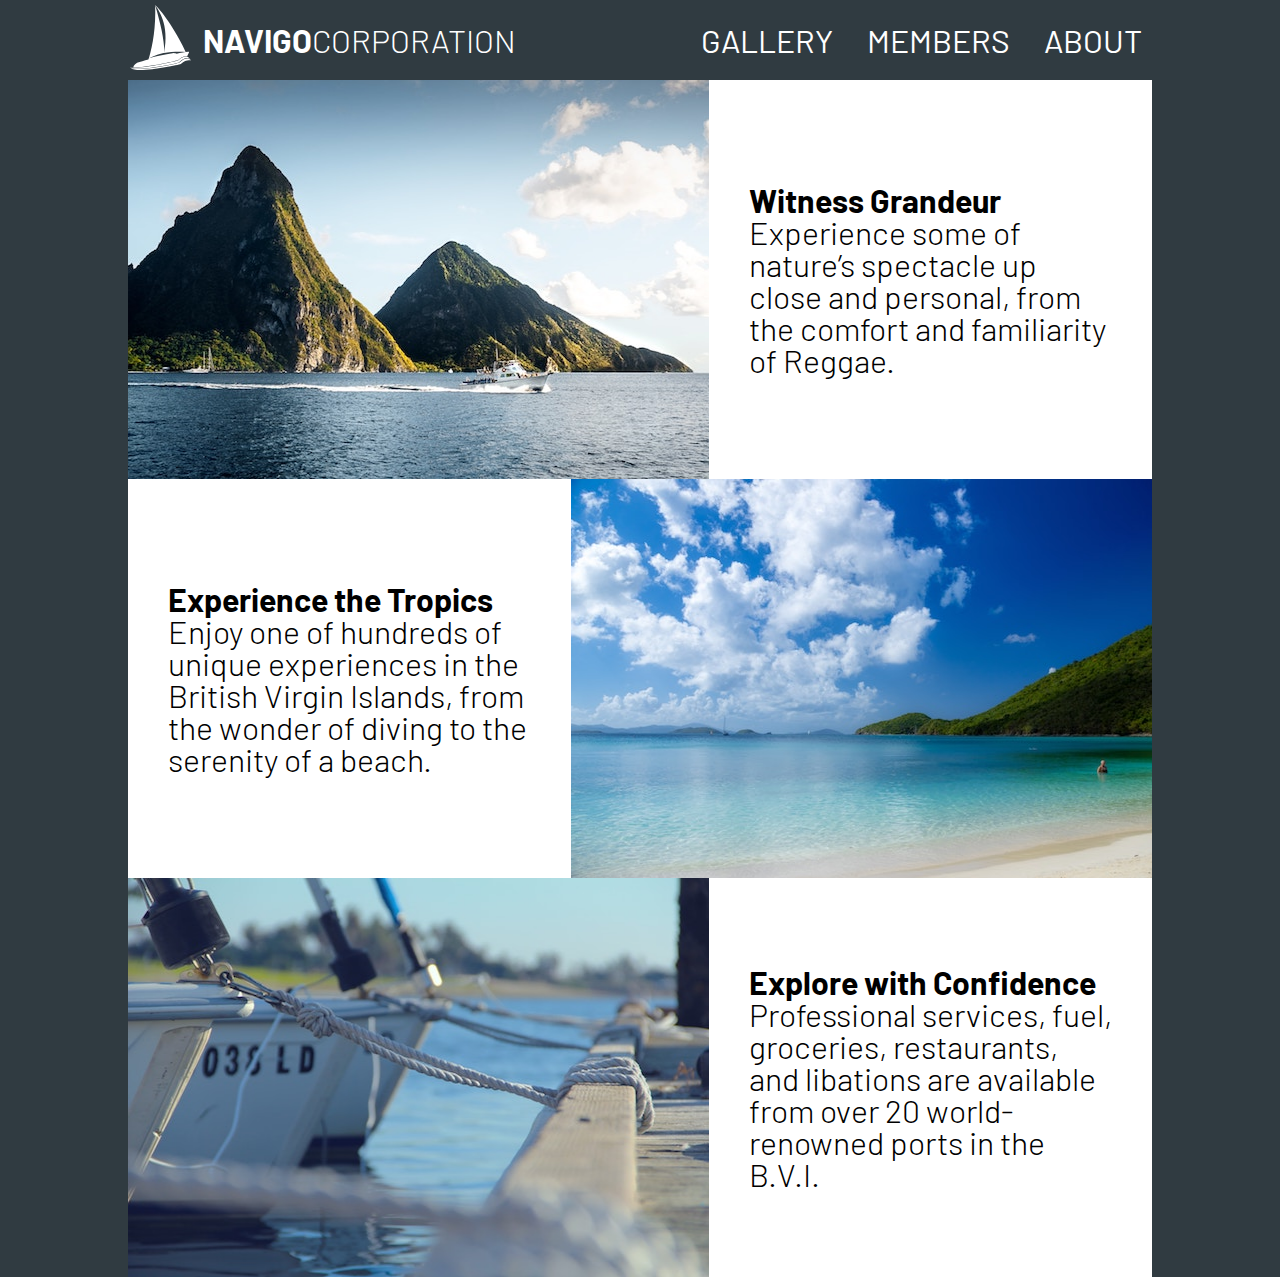
==== commit d242fa20: "Added animations to the heroes, and menus.  Refactored some code, used some placeholders." ====
--- a/index.html
+++ b/index.html
@@ -2,6 +2,7 @@
 <html lang="en" dir="ltr">
   <head>
     <meta charset="utf-8">
+    <meta name="viewport" content="width=device-width, initial-scale=1.0"/>
     <title>Navigo Corporation - It's your time to sail!</title>
     <link rel="shortcut icon" type="image/x-icon" href="favicon.png">
     <link href="https://fonts.googleapis.com/css?family=Barlow:300,400,700" rel="stylesheet">
@@ -17,7 +18,7 @@
         <a href="index.html">
         <div id="navBarLogo">
           <div id="logo">
-            <svg height=70px width=70px viewBox="0 0 723 764" version="1.1" xmlns="http://www.w3.org/2000/svg" xmlns:xlink="http://www.w3.org/1999/xlink">
+            <svg height=65px width=65px viewBox="0 0 723 764" version="1.1" xmlns="http://www.w3.org/2000/svg" xmlns:xlink="http://www.w3.org/1999/xlink">
               <!-- Generator: Sketch 49.1 (51147) - http://www.bohemiancoding.com/sketch -->
               <title>logo copy</title>
               <desc>Created with Sketch.</desc>
@@ -45,7 +46,7 @@
         <div id="navBarOptions">
           <div class="navBarOption"><a href="#"><span>GALLERY</span></a></div>
           <div class="navBarOption"><a href="#"><span>MEMBERS</span></a>
-            <div class="navBarMenu" id="membersMenu">
+            <div class="navBarMenu">
               <ul>
                 <li><a href="#"><span class="barlowLight">Calendar</span></a></li>
                 <li><a href="#"><span class="barlowLight">Forum</span></a></li>
@@ -53,7 +54,7 @@
             </div>
           </div>
           <div class="navBarOption"><a href="#"><span>ABOUT</span></a>
-            <div class="navBarMenu" id="aboutMenu">
+            <div class="navBarMenu">
               <ul>
                 <li><a href="#"><span class="barlowLight">Deck&nbsp;Plan</span></a></li>
                 <li><a href="#"><span class="barlowLight">Locations</span></a></li>
@@ -67,25 +68,22 @@
 
       <!-- Heroes -->
 
-      <div class="heroContainer">
+      <div class="heroContainer" id="sceneryContainer">
         <div class="heroImage" id="scenery"></div>
-        <!-- <img src="stylesheets/css/imgs/scenery.jpg" alt="A powerboat cruising in front of Piton Bay."> -->
         <div class="heroTextContainer">
           <h1>Witness&nbsp;Grandeur</h1>
           <p>Experience some of nature’s spectacle up close and personal, from the comfort and familiarity of Reggae.</p>
         </div>
       </div>
-      <div class="heroContainer">
+      <div class="heroContainer" id="beachContainer">
         <div class="heroTextContainer">
           <h1>Experience&nbsp;the&nbsp;Tropics</h1>
           <p>Enjoy one of hundreds of unique experiences in the British Virgin Islands, from the wonder of diving to the serenity of a beach.</p>
         </div>
-        <!-- <img src="stylesheets/css/imgs/beach.jpg" alt="A tropical beach with clouds and the sea to the left and land to the right."> -->
         <div class="heroImage" id="beach"></div>
       </div>
-      <div class="heroContainer">
+      <div class="heroContainer" id="mooringsContainer">
         <div class="heroImage" id="moorings"></div>
-        <!-- <img src="stylesheets/css/imgs/moorings.jpg" alt="Boats moored to a dock."> -->
         <div class="heroTextContainer">
           <h1>Explore&nbsp;with&nbsp;Confidence</h1>
           <p>Professional services, fuel, groceries, restaurants, and libations are available from over 20 world-renowned ports in the B.V.I.</p>
--- a/stylesheets/css/core-min.css
+++ b/stylesheets/css/core-min.css
@@ -1 +1 @@
-html,body,div,span,applet,object,iframe,h1,h2,h3,h4,h5,h6,p,blockquote,pre,a,abbr,acronym,address,big,cite,code,del,dfn,em,img,ins,kbd,q,s,samp,small,strike,strong,sub,sup,tt,var,b,u,i,center,dl,dt,dd,ol,ul,li,fieldset,form,label,legend,table,caption,tbody,tfoot,thead,tr,th,td,article,aside,canvas,details,embed,figure,figcaption,footer,header,hgroup,menu,nav,output,ruby,section,summary,time,mark,audio,video{margin:0;padding:0;border:0;font-size:100%;font:inherit;vertical-align:baseline}article,aside,details,figcaption,figure,footer,header,hgroup,menu,nav,section{display:block}body{line-height:1}ol,ul{list-style:none}blockquote,q{quotes:none}blockquote:before,blockquote:after,q:before,q:after{content:'';content:none}table{border-collapse:collapse;border-spacing:0}a{text-decoration:none}body{font-family:Barlow, sans-serif;background-color:#303B41;display:flex;justify-content:center}.barlowLight{font-weight:300}.barlowBold{font-weight:700}.navBarOption{height:100%;position:relative;color:white;padding-left:10px;padding-right:10px;display:flex;justify-content:space-between;align-items:center;transition:.5s}.navBarOption span{color:white;transition:.5s}.navBarOption span:hover{color:#0BBCCB;transition:.5s}.navBarOption:hover .navBarMenu{display:block;transition:.5s}.navBarOption .navBarMenu{background-color:rgba(48,59,65,0.8);padding:0px 0px 10px 0px;box-sizing:border-box;display:none;transition:.5s}.navBarOption .navBarMenu ul li{padding:10px 20px}#navBar{height:80px;width:100%;background-color:#303B41;font-size:2em;color:white;display:flex;justify-content:space-between;align-items:center}#navBar a{color:white}#navBar #navBarLogo{display:flex;align-items:center;color:white;transition:.5s}#navBar #navBarLogo:hover{color:#0BBCCB;transition:.5s}#navBar #navBarLogo:hover svg g g{fill:#0BBCCB;transition:.5s}#navBar #logo{height:70px;width:70px;margin-right:5px}#navBar #logo svg g g{fill:white;transition:.5s}#navBar #navBarOptions{height:100%;width:45%;display:flex;flex-direction:row;justify-content:space-between;align-items:center}#membersMenu{position:absolute;top:80px}#aboutMenu{position:absolute;top:80px}.heroContainer{height:399px;width:100%;display:flex;flex-direction:row;justify-content:flex-start;align-items:center}.heroContainer .heroImage{height:100%;width:600px}.heroContainer .heroTextContainer{width:384px;padding:0px 40px;text-align:left;display:flex;flex-direction:column}.heroContainer .heroTextContainer h1{font-size:2em;font-family:Barlow, sans-serif;font-weight:700}.heroContainer .heroTextContainer p{font-size:2em;font-family:Barlow, sans-serif;font-weight:300}#scenery{background:url("imgs/scenery600px.jpg");background-position:center;background-size:cover}#beach{background:url("imgs/beach600px.jpg");background-position:center;background-size:cover}#moorings{background:url("imgs/moorings600px.jpg");background-position:center;background-size:cover}#siteContainer{width:1024px;background-color:#ffffff;box-sizing:border-box;display:flex;flex-direction:column;align-items:center;justify-content:flex-start}
+html,body,div,span,applet,object,iframe,h1,h2,h3,h4,h5,h6,p,blockquote,pre,a,abbr,acronym,address,big,cite,code,del,dfn,em,img,ins,kbd,q,s,samp,small,strike,strong,sub,sup,tt,var,b,u,i,center,dl,dt,dd,ol,ul,li,fieldset,form,label,legend,table,caption,tbody,tfoot,thead,tr,th,td,article,aside,canvas,details,embed,figure,figcaption,footer,header,hgroup,menu,nav,output,ruby,section,summary,time,mark,audio,video{margin:0;padding:0;border:0;font-size:100%;font:inherit;vertical-align:baseline}article,aside,details,figcaption,figure,footer,header,hgroup,menu,nav,section{display:block}body{line-height:1}ol,ul{list-style:none}blockquote,q{quotes:none}blockquote:before,blockquote:after,q:before,q:after{content:'';content:none}table{border-collapse:collapse;border-spacing:0}a{text-decoration:none}body{font-family:Barlow, sans-serif;background-color:#303B41;display:flex;justify-content:center}.barlowLight{font-weight:300}.barlowBold{font-weight:700}.navBarOption{height:100%;position:relative;color:white;padding-left:10px;padding-right:10px;display:flex;justify-content:space-between;align-items:center;transition:.5s}.navBarOption span{color:white;transition:.5s}.navBarOption span:hover{color:#0BBCCB;transition:.5s}.navBarOption:hover .navBarMenu{transform:rotateX(0deg);display:block;transition:.5s}.navBarOption .navBarMenu{position:absolute;top:80px;transform:rotateX(90deg);transform-origin:top;background-color:rgba(48,59,65,0.8);padding:0px 0px 10px 0px;box-sizing:border-box;display:block;transition:.5s}.navBarOption .navBarMenu ul li{padding:10px 20px}#navBar{height:80px;width:100%;position:relative;background-color:#303B41;font-size:2em;color:white;display:flex;justify-content:space-between;align-items:center}#navBar a{color:white}#navBar #navBarLogo{display:flex;align-items:center;color:white;transition:.5s}#navBar #navBarLogo:hover{color:#0BBCCB;transition:.5s}#navBar #navBarLogo:hover svg g g{fill:#0BBCCB;transition:.5s}#navBar #logo{height:70px;width:70px;margin-right:5px}#navBar #logo svg g g{fill:white;transition:.5s}#navBar #navBarOptions{height:100%;width:45%;display:flex;flex-direction:row;justify-content:space-between;align-items:center}#scenery,#beach,#moorings{background-position:center;background-size:cover}#sceneryContainer,#beachContainer,#mooringsContainer{animation-duration:.66s;animation-iteration-count:1;animation-timing-function:ease-out}.heroContainer{height:399px;width:100%;display:flex;flex-direction:row;justify-content:flex-start;align-items:center}.heroContainer .heroImage{height:100%;width:60%}.heroContainer .heroTextContainer{background-color:white;width:384px;padding:0px 40px;text-align:left;display:flex;flex-direction:column}.heroContainer .heroTextContainer h1{font-size:2em;font-family:Barlow, sans-serif;font-weight:700}.heroContainer .heroTextContainer p{font-size:2em;font-family:Barlow, sans-serif;font-weight:300}#scenery{background:url("imgs/scenery600px.jpg")}#beach{background:url("imgs/beach600px.jpg")}#moorings{background:url("imgs/moorings600px.jpg")}#sceneryContainer{animation-name:heroSlideLeft}#beachContainer{animation-name:heroSlideRight}#mooringsContainer{animation-name:heroSlideLeft}@keyframes heroSlideLeft{0%{transform:translateX(500%)}100%{transform:translateX(0%)}}@keyframes heroSlideRight{0%{transform:translateX(-500%)}100%{transform:translateX(0%)}}#siteContainer{width:1024px;background-color:#ffffff;box-sizing:border-box;display:flex;flex-direction:column;align-items:center;justify-content:flex-start}
